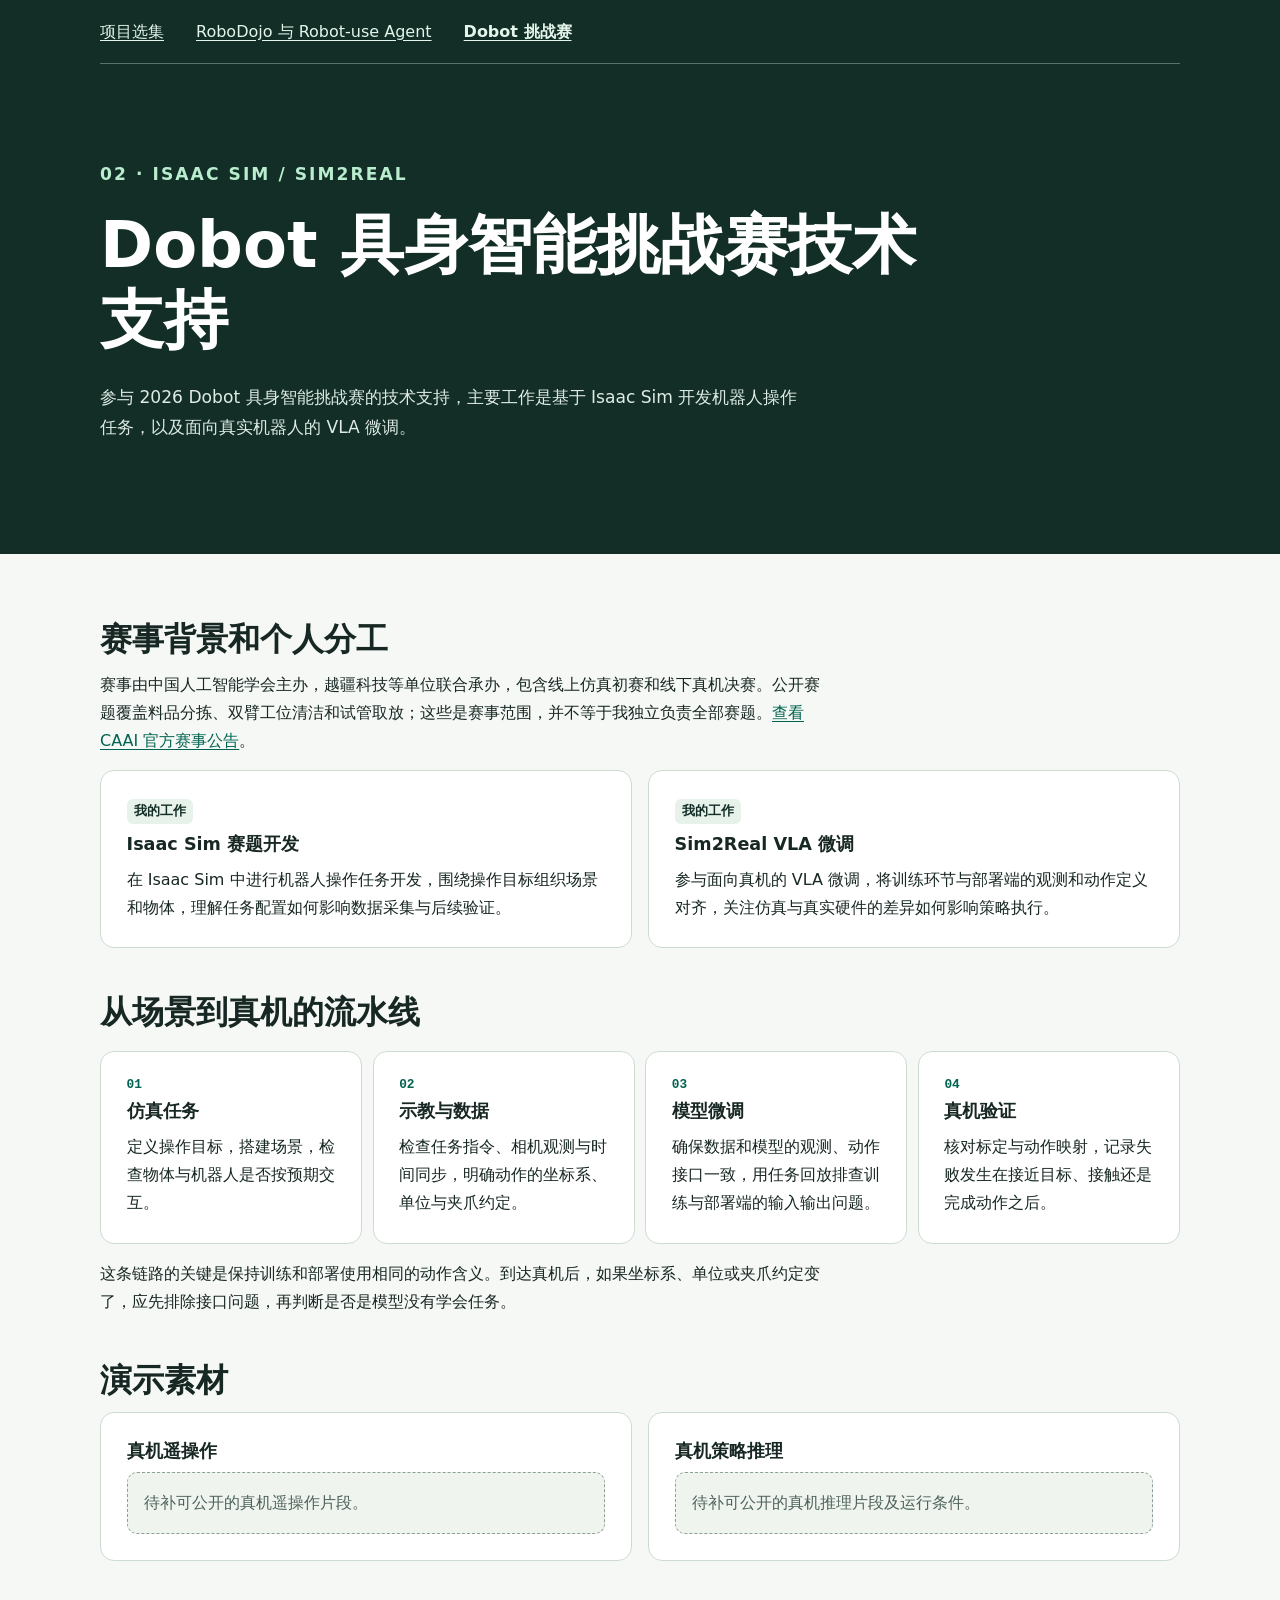
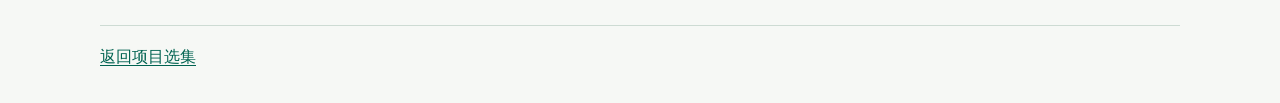
==== dobot-sim2real.html @ 4358876b "Publish robotics portfolio pages" ====
<!doctype html>
<html lang="zh-CN">
<head>
<meta charset="utf-8">
<meta name="viewport" content="width=device-width, initial-scale=1">
<meta name="description" content="2026 Dobot 具身智能挑战赛技术支持：Isaac Sim 赛题开发与 Sim2Real VLA 微调。">
<title>Dobot 具身智能挑战赛技术支持</title>
<link rel="stylesheet" href="style.css">
</head>
<body>
<header><div class="wrap"><nav aria-label="作品导航"><a href="index.html">项目选集</a><a href="robodojo-agent.html">RoboDojo 与 Robot-use Agent</a><a href="dobot-sim2real.html" aria-current="page">Dobot 挑战赛</a></nav><div class="hero"><p class="eyebrow">02 · Isaac Sim / Sim2Real</p><h1>Dobot 具身智能挑战赛技术支持</h1><p>参与 2026 Dobot 具身智能挑战赛的技术支持，主要工作是基于 Isaac Sim 开发机器人操作任务，以及面向真实机器人的 VLA 微调。</p></div></div></header>
<main class="wrap content">
<section aria-labelledby="context"><h2 id="context">赛事背景和个人分工</h2><p class="lede">赛事由中国人工智能学会主办，越疆科技等单位联合承办，包含线上仿真初赛和线下真机决赛。公开赛题覆盖料品分拣、双臂工位清洁和试管取放；这些是赛事范围，并不等于我独立负责全部赛题。<a href="https://www.caai.cn/site/content/5476.html">查看 CAAI 官方赛事公告</a>。</p>
<div class="grid"><div class="panel"><p class="case-label">我的工作</p><h3>Isaac Sim 赛题开发</h3><p>在 Isaac Sim 中进行机器人操作任务开发，围绕操作目标组织场景和物体，理解任务配置如何影响数据采集与后续验证。</p></div><div class="panel"><p class="case-label">我的工作</p><h3>Sim2Real VLA 微调</h3><p>参与面向真机的 VLA 微调，将训练环节与部署端的观测和动作定义对齐，关注仿真与真实硬件的差异如何影响策略执行。</p></div></div></section>
<section aria-labelledby="pipeline"><h2 id="pipeline">从场景到真机的流水线</h2>
<ol class="flow">
<li class="panel"><h3>仿真任务</h3><p>定义操作目标，搭建场景，检查物体与机器人是否按预期交互。</p></li>
<li class="panel"><h3>示教与数据</h3><p>检查任务指令、相机观测与时间同步，明确动作的坐标系、单位与夹爪约定。</p></li>
<li class="panel"><h3>模型微调</h3><p>确保数据和模型的观测、动作接口一致，用任务回放排查训练与部署端的输入输出问题。</p></li>
<li class="panel"><h3>真机验证</h3><p>核对标定与动作映射，记录失败发生在接近目标、接触还是完成动作之后。</p></li>
</ol><p class="lede">这条链路的关键是保持训练和部署使用相同的动作含义。到达真机后，如果坐标系、单位或夹爪约定变了，应先排除接口问题，再判断是否是模型没有学会任务。</p></section>
<section aria-labelledby="demos"><h2 id="demos">演示素材</h2><div class="grid">
<div class="panel"><h3>真机遥操作</h3><div class="media-empty"><p>待补可公开的真机遥操作片段。</p></div></div>
<div class="panel"><h3>真机策略推理</h3><div class="media-empty"><p>待补可公开的真机推理片段及运行条件。</p></div></div>
</div></section>
</main><footer class="wrap foot"><a href="index.html">返回项目选集</a></footer>
</body></html>
---- style.css ----
:root{color-scheme:light;--ink:#172723;--muted:#4e625b;--accent:#006351;--line:#cddbd3;--paper:#f6f8f5;--white:#fff;--deep:#122e26;--mint:#b9edce}*{box-sizing:border-box}body{margin:0;background:var(--paper);color:var(--ink);font:16px/1.75 system-ui,-apple-system,"PingFang SC","Microsoft Yahei",sans-serif}a{color:var(--accent);text-underline-offset:.2em}a:focus-visible{outline:3px solid #ce7f09;outline-offset:4px}a:hover{color:#003b30}.wrap{width:min(1080px,calc(100% - 48px));margin:auto}header{background:var(--deep);color:var(--white)}nav{display:flex;gap:1rem 2rem;align-items:center;flex-wrap:wrap;padding:1rem 0;border-bottom:1px solid #547369}nav a{color:#e4f5eb;padding:.1rem 0}nav a:hover{color:var(--mint)}nav a[aria-current]{font-weight:bold}.hero{padding:clamp(2.8rem,8vw,6rem) 0}.eyebrow{font-size:.78rem;letter-spacing:.12em;text-transform:uppercase;font-weight:800}.hero .eyebrow{color:var(--mint)}h1{font-size:clamp(2rem,5.5vw,4rem);max-width:19ch;line-height:1.17;margin:.28em 0 .4em}h2{font-size:clamp(1.4rem,3vw,2rem);line-height:1.35;margin:0 0 .65rem}h3{font-size:1.1rem;line-height:1.4;margin:0 0 .55rem}p{margin:0 0 .9rem}.hero p{max-width:65ch;color:#deebe5;font-size:1.07rem}.grid{display:grid;gap:1rem;grid-template-columns:repeat(auto-fit,minmax(min(280px,100%),1fr))}.content{padding:clamp(2rem,5vw,4rem) 0}.content section+section{margin-top:2.7rem}.panel{background:var(--white);border:1px solid var(--line);border-radius:14px;padding:clamp(1rem,3vw,1.6rem)}.panel p:last-child{margin-bottom:0}.kicker{color:var(--accent)}.lede{max-width:72ch}.callout{background:#e8f3eb;border-left:4px solid var(--accent);padding:1rem 1.25rem;margin:1rem 0;border-radius:0 10px 10px 0}.flow{display:grid;grid-template-columns:repeat(auto-fit,minmax(min(175px,100%),1fr));gap:.65rem;padding:0;list-style:none;counter-reset:flow}.flow li{counter-increment:flow}.flow li::before{content:counter(flow,decimal-leading-zero);display:block;font:700 .8rem/1.3 ui-monospace,monospace;margin-bottom:.35rem;color:var(--accent)}.case-label{display:inline-block;font-size:.8rem;font-weight:700;background:#e7f2eb;border-radius:6px;padding:.1rem .45rem;color:var(--deep);margin:0 0 .5rem}.media-empty{border:1px dashed #8ca093;border-radius:10px;padding:1rem;color:var(--muted);background:#eff4ef}.media-empty p{margin:0}.metrics{padding-left:1.3rem}.metrics li+li{margin-top:.5rem}.foot{border-top:1px solid var(--line);padding:1.1rem 0 2rem;color:var(--muted)}code{font-size:.93em;overflow-wrap:anywhere}video,img{max-width:100%;display:block;border-radius:10px}.source-list{padding-left:1.2rem}.source-list li+li{margin-top:.35rem}@media(max-width:520px){.wrap{width:calc(100% - 32px)}nav{gap:.55rem 1.2rem}h1{max-width:none}}@media(prefers-reduced-motion:no-preference){html{scroll-behavior:smooth}}
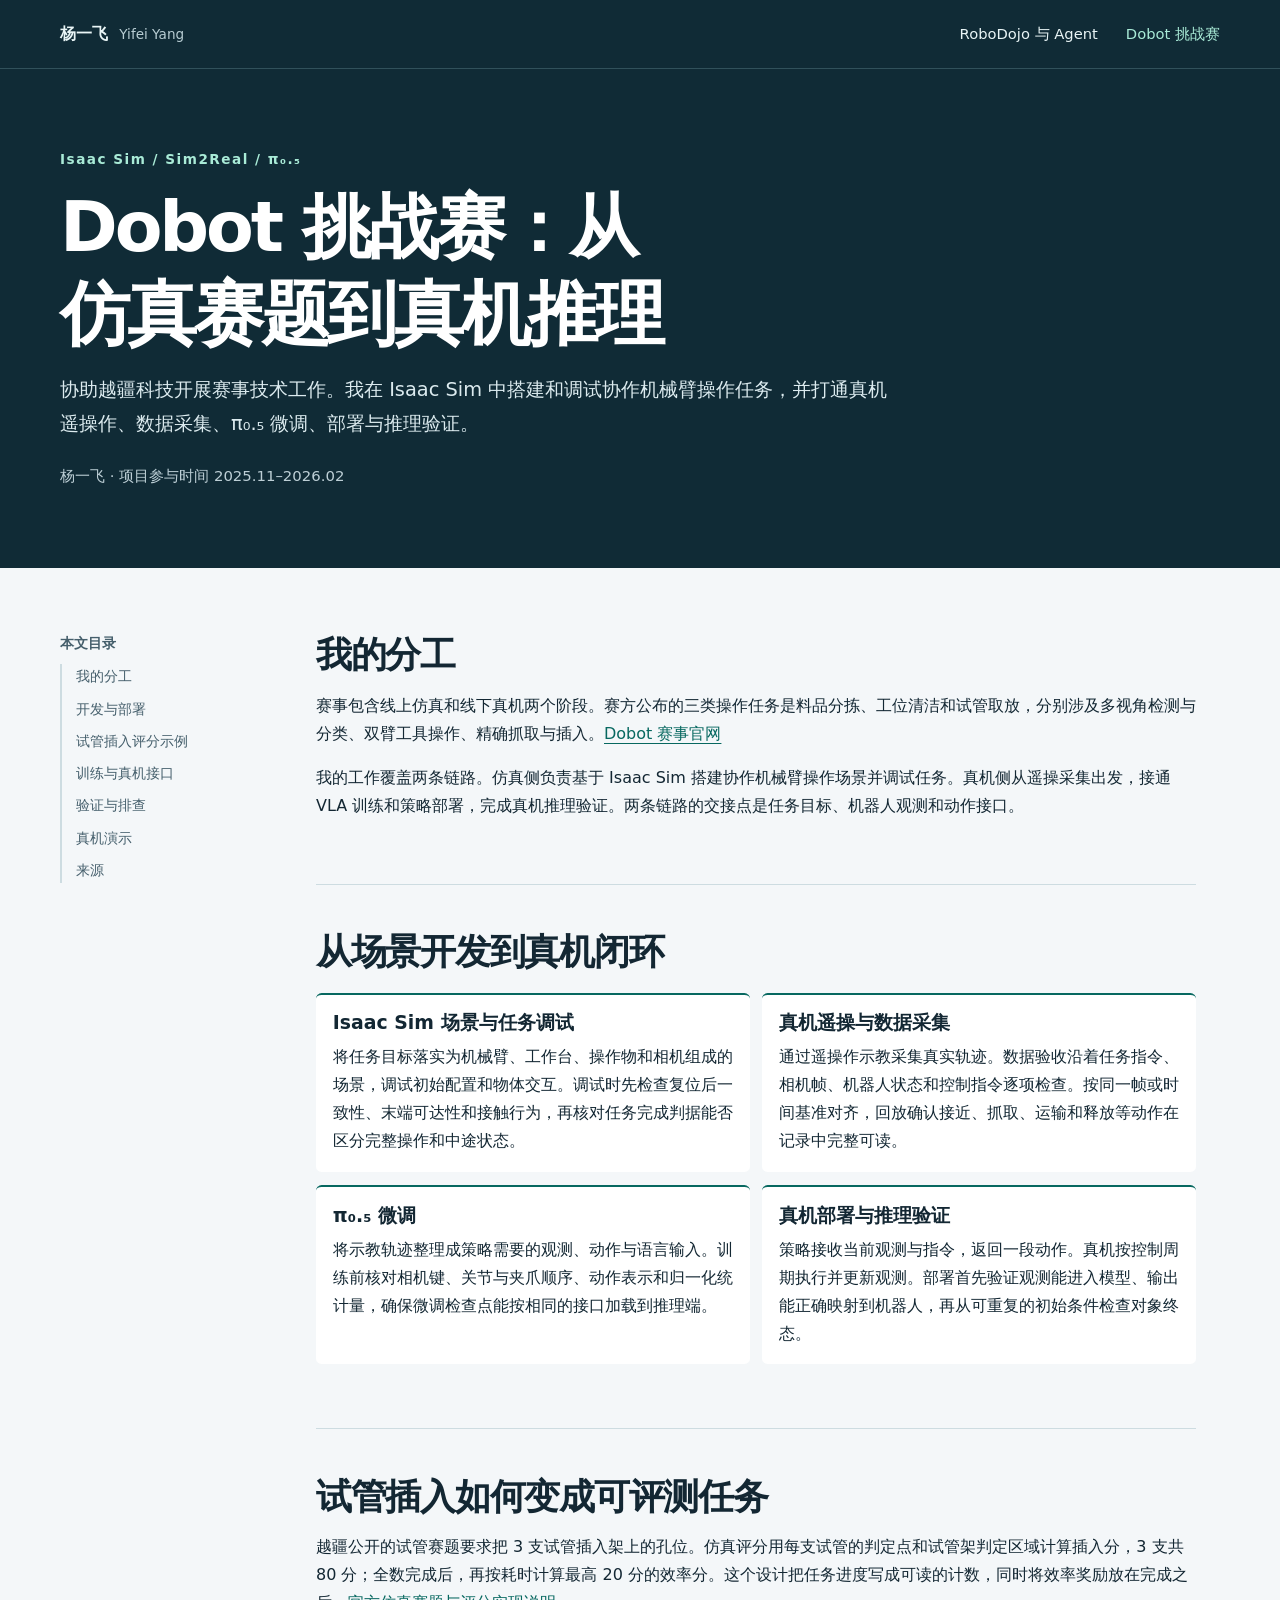
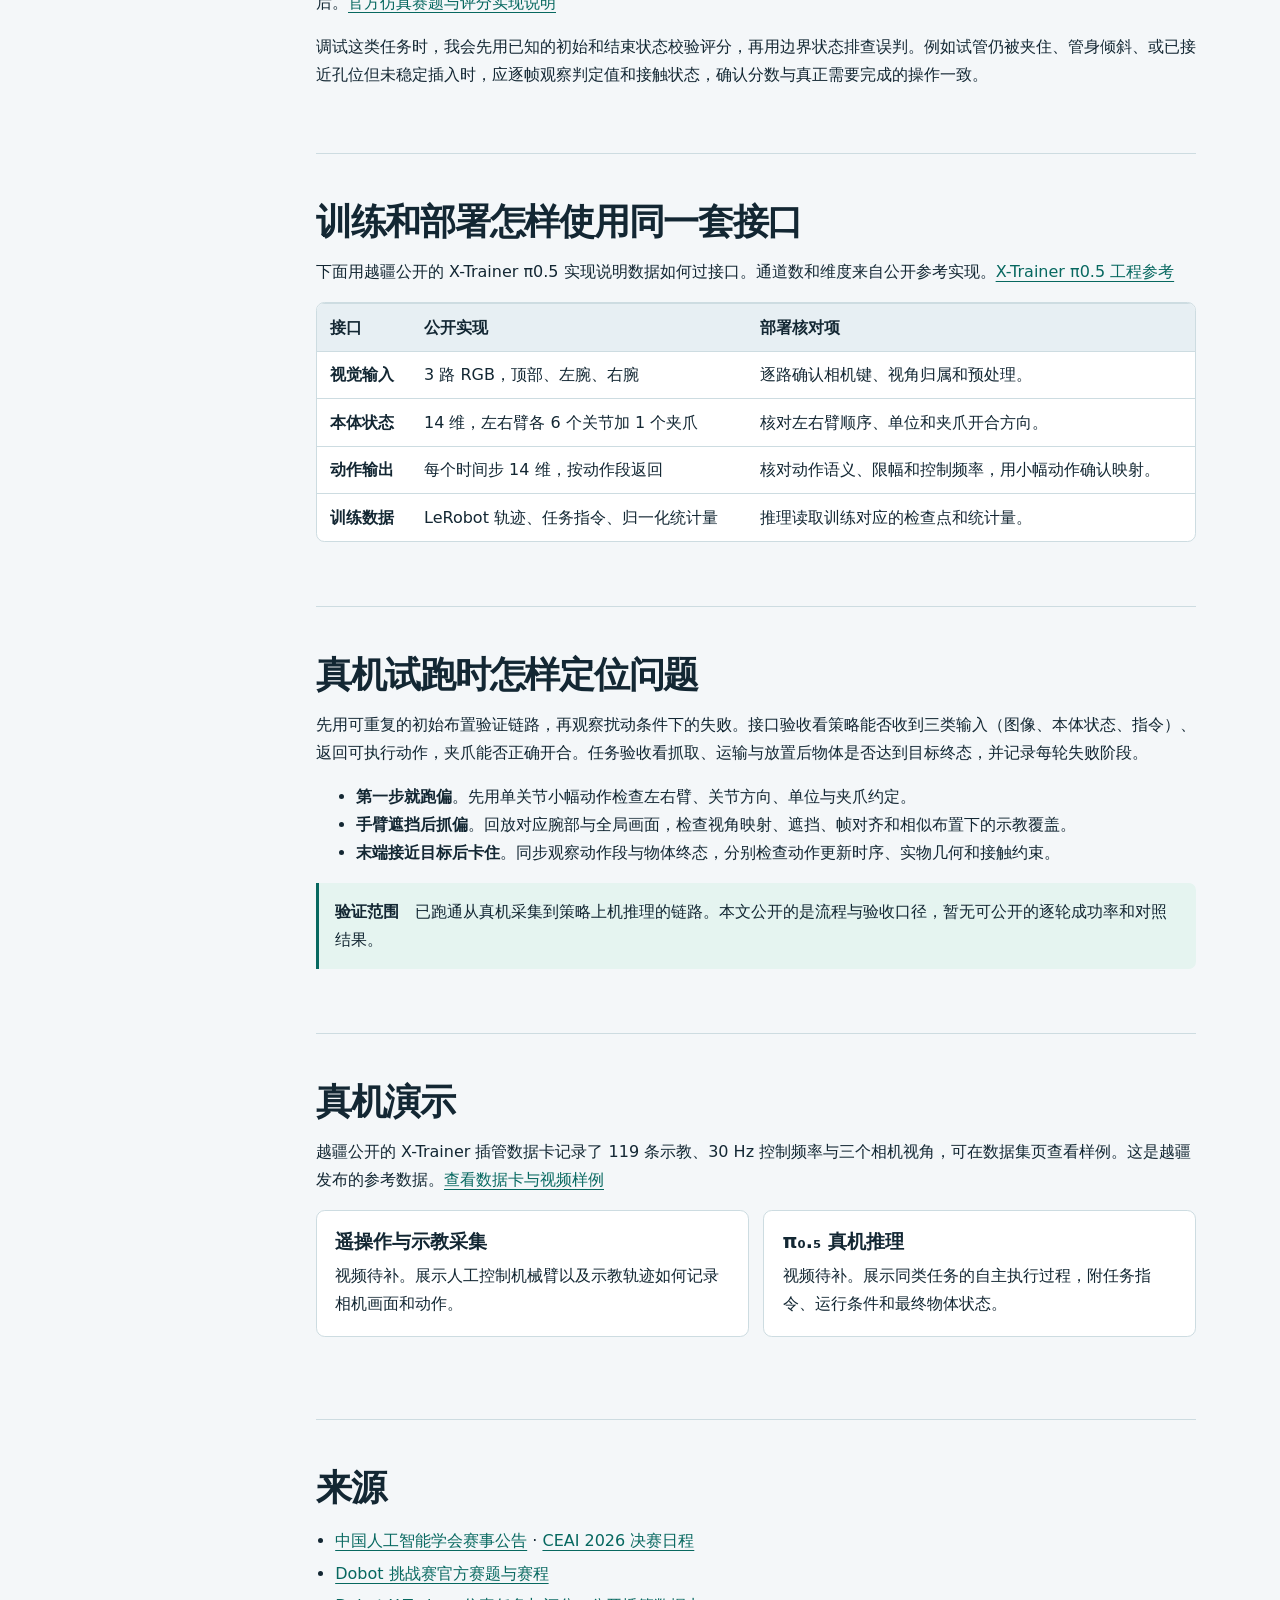
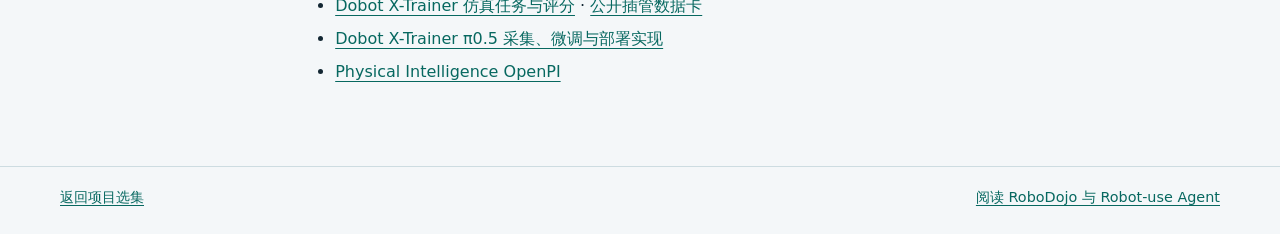
==== commit 17a666ed: "Show robotics experiments, paired recovery results, and Sim2Real workflow" ====
--- a/dobot-sim2real.html
+++ b/dobot-sim2real.html
@@ -1,27 +1,146 @@
 <!doctype html>
 <html lang="zh-CN">
 <head>
-<meta charset="utf-8">
-<meta name="viewport" content="width=device-width, initial-scale=1">
-<meta name="description" content="2026 Dobot 具身智能挑战赛技术支持：Isaac Sim 赛题开发与 Sim2Real VLA 微调。">
-<title>Dobot 具身智能挑战赛技术支持</title>
-<link rel="stylesheet" href="style.css">
+  <meta charset="utf-8">
+  <meta name="viewport" content="width=device-width, initial-scale=1">
+  <meta name="description" content="杨一飞的 Dobot 具身智能挑战赛技术案例，涵盖 Isaac Sim 操作任务开发、真机示教、π0.5 微调与真机闭环推理。">
+  <title>Dobot 挑战赛：从 Isaac Sim 赛题到真机推理 · 杨一飞</title>
+  <link rel="stylesheet" href="style.css">
 </head>
 <body>
-<header><div class="wrap"><nav aria-label="作品导航"><a href="index.html">项目选集</a><a href="robodojo-agent.html">RoboDojo 与 Robot-use Agent</a><a href="dobot-sim2real.html" aria-current="page">Dobot 挑战赛</a></nav><div class="hero"><p class="eyebrow">02 · Isaac Sim / Sim2Real</p><h1>Dobot 具身智能挑战赛技术支持</h1><p>参与 2026 Dobot 具身智能挑战赛的技术支持，主要工作是基于 Isaac Sim 开发机器人操作任务，以及面向真实机器人的 VLA 微调。</p></div></div></header>
-<main class="wrap content">
-<section aria-labelledby="context"><h2 id="context">赛事背景和个人分工</h2><p class="lede">赛事由中国人工智能学会主办，越疆科技等单位联合承办，包含线上仿真初赛和线下真机决赛。公开赛题覆盖料品分拣、双臂工位清洁和试管取放；这些是赛事范围，并不等于我独立负责全部赛题。<a href="https://www.caai.cn/site/content/5476.html">查看 CAAI 官方赛事公告</a>。</p>
-<div class="grid"><div class="panel"><p class="case-label">我的工作</p><h3>Isaac Sim 赛题开发</h3><p>在 Isaac Sim 中进行机器人操作任务开发，围绕操作目标组织场景和物体，理解任务配置如何影响数据采集与后续验证。</p></div><div class="panel"><p class="case-label">我的工作</p><h3>Sim2Real VLA 微调</h3><p>参与面向真机的 VLA 微调，将训练环节与部署端的观测和动作定义对齐，关注仿真与真实硬件的差异如何影响策略执行。</p></div></div></section>
-<section aria-labelledby="pipeline"><h2 id="pipeline">从场景到真机的流水线</h2>
-<ol class="flow">
-<li class="panel"><h3>仿真任务</h3><p>定义操作目标，搭建场景，检查物体与机器人是否按预期交互。</p></li>
-<li class="panel"><h3>示教与数据</h3><p>检查任务指令、相机观测与时间同步，明确动作的坐标系、单位与夹爪约定。</p></li>
-<li class="panel"><h3>模型微调</h3><p>确保数据和模型的观测、动作接口一致，用任务回放排查训练与部署端的输入输出问题。</p></li>
-<li class="panel"><h3>真机验证</h3><p>核对标定与动作映射，记录失败发生在接近目标、接触还是完成动作之后。</p></li>
-</ol><p class="lede">这条链路的关键是保持训练和部署使用相同的动作含义。到达真机后，如果坐标系、单位或夹爪约定变了，应先排除接口问题，再判断是否是模型没有学会任务。</p></section>
-<section aria-labelledby="demos"><h2 id="demos">演示素材</h2><div class="grid">
-<div class="panel"><h3>真机遥操作</h3><div class="media-empty"><p>待补可公开的真机遥操作片段。</p></div></div>
-<div class="panel"><h3>真机策略推理</h3><div class="media-empty"><p>待补可公开的真机推理片段及运行条件。</p></div></div>
-</div></section>
-</main><footer class="wrap foot"><a href="index.html">返回项目选集</a></footer>
-</body></html>
+  <a class="skip-link" href="#main">跳到正文</a>
+  <header class="site-header">
+    <div class="wrap site-nav">
+      <a class="wordmark" href="index.html">杨一飞 <span>Yifei Yang</span></a>
+      <nav aria-label="项目导航">
+        <a href="robodojo-agent.html">RoboDojo 与 Agent</a>
+        <a href="dobot-sim2real.html" aria-current="page">Dobot 挑战赛</a>
+      </nav>
+    </div>
+  </header>
+
+  <main id="main">
+    <div class="hero-band">
+      <section class="wrap article-hero" aria-labelledby="page-title">
+        <p class="eyebrow">Isaac Sim / Sim2Real / π₀.₅</p>
+        <h1 id="page-title">Dobot 挑战赛：从仿真赛题到真机推理</h1>
+        <p class="lede">协助越疆科技开展赛事技术工作。我在 Isaac Sim 中搭建和调试协作机械臂操作任务，并打通真机遥操作、数据采集、π₀.₅ 微调、部署与推理验证。</p>
+        <p class="byline">杨一飞 · 项目参与时间 2025.11–2026.02</p>
+      </section>
+    </div>
+
+    <div class="wrap article-layout">
+      <aside class="article-toc">
+        <p>本文目录</p>
+        <nav aria-label="本文目录">
+          <a href="#role">我的分工</a>
+          <a href="#pipeline">开发与部署</a>
+          <a href="#simulation-case">试管插入评分示例</a>
+          <a href="#interfaces">训练与真机接口</a>
+          <a href="#verification">验证与排查</a>
+          <a href="#videos">真机演示</a>
+          <a href="#references">来源</a>
+        </nav>
+      </aside>
+
+      <div class="article-body">
+        <section id="role" aria-labelledby="role-title">
+          <h2 id="role-title">我的分工</h2>
+          <p>赛事包含线上仿真和线下真机两个阶段。赛方公布的三类操作任务是料品分拣、工位清洁和试管取放，分别涉及多视角检测与分类、双臂工具操作、精确抓取与插入。<a href="https://challenge.dobot-robots.com/">Dobot 赛事官网</a></p>
+          <p>我的工作覆盖两条链路。仿真侧负责基于 Isaac Sim 搭建协作机械臂操作场景并调试任务。真机侧从遥操采集出发，接通 VLA 训练和策略部署，完成真机推理验证。两条链路的交接点是任务目标、机器人观测和动作接口。</p>
+        </section>
+
+        <section id="pipeline" aria-labelledby="pipeline-title">
+          <h2 id="pipeline-title">从场景开发到真机闭环</h2>
+          <ol class="flow">
+            <li>
+              <h3>Isaac Sim 场景与任务调试</h3>
+              <p>将任务目标落实为机械臂、工作台、操作物和相机组成的场景，调试初始配置和物体交互。调试时先检查复位后一致性、末端可达性和接触行为，再核对任务完成判据能否区分完整操作和中途状态。</p>
+            </li>
+            <li>
+              <h3>真机遥操与数据采集</h3>
+              <p>通过遥操作示教采集真实轨迹。数据验收沿着任务指令、相机帧、机器人状态和控制指令逐项检查。按同一帧或时间基准对齐，回放确认接近、抓取、运输和释放等动作在记录中完整可读。</p>
+            </li>
+            <li>
+              <h3>π₀.₅ 微调</h3>
+              <p>将示教轨迹整理成策略需要的观测、动作与语言输入。训练前核对相机键、关节与夹爪顺序、动作表示和归一化统计量，确保微调检查点能按相同的接口加载到推理端。</p>
+            </li>
+            <li>
+              <h3>真机部署与推理验证</h3>
+              <p>策略接收当前观测与指令，返回一段动作。真机按控制周期执行并更新观测。部署首先验证观测能进入模型、输出能正确映射到机器人，再从可重复的初始条件检查对象终态。</p>
+            </li>
+          </ol>
+        </section>
+
+        <section id="simulation-case" aria-labelledby="simulation-case-title">
+          <h2 id="simulation-case-title">试管插入如何变成可评测任务</h2>
+          <p>越疆公开的试管赛题要求把 3 支试管插入架上的孔位。仿真评分用每支试管的判定点和试管架判定区域计算插入分，3 支共 80 分；全数完成后，再按耗时计算最高 20 分的效率分。这个设计把任务进度写成可读的计数，同时将效率奖励放在完成之后。<a href="https://github.com/Dobot-Edu/X-trainer-tube/blob/main/assets/docs/README.md">官方仿真赛题与评分实现说明</a></p>
+          <p>调试这类任务时，我会先用已知的初始和结束状态校验评分，再用边界状态排查误判。例如试管仍被夹住、管身倾斜、或已接近孔位但未稳定插入时，应逐帧观察判定值和接触状态，确认分数与真正需要完成的操作一致。</p>
+        </section>
+
+        <section id="interfaces" aria-labelledby="interfaces-title">
+          <h2 id="interfaces-title">训练和部署怎样使用同一套接口</h2>
+          <p>下面用越疆公开的 X-Trainer π0.5 实现说明数据如何过接口。通道数和维度来自公开参考实现。<a href="https://github.com/Dobot-Edu/X-Trainer-Pi0.5-JAX">X-Trainer π0.5 工程参考</a></p>
+          <div class="table-scroll" tabindex="0" role="region" aria-label="X-Trainer 训练和真机接口对照表">
+            <table>
+              <thead>
+                <tr><th scope="col">接口</th><th scope="col">公开实现</th><th scope="col">部署核对项</th></tr>
+              </thead>
+              <tbody>
+                <tr><th scope="row">视觉输入</th><td>3 路 RGB，顶部、左腕、右腕</td><td>逐路确认相机键、视角归属和预处理。</td></tr>
+                <tr><th scope="row">本体状态</th><td>14 维，左右臂各 6 个关节加 1 个夹爪</td><td>核对左右臂顺序、单位和夹爪开合方向。</td></tr>
+                <tr><th scope="row">动作输出</th><td>每个时间步 14 维，按动作段返回</td><td>核对动作语义、限幅和控制频率，用小幅动作确认映射。</td></tr>
+                <tr><th scope="row">训练数据</th><td>LeRobot 轨迹、任务指令、归一化统计量</td><td>推理读取训练对应的检查点和统计量。</td></tr>
+              </tbody>
+            </table>
+          </div>
+        </section>
+
+        <section id="verification" aria-labelledby="verification-title">
+          <h2 id="verification-title">真机试跑时怎样定位问题</h2>
+          <p>先用可重复的初始布置验证链路，再观察扰动条件下的失败。接口验收看策略能否收到三类输入（图像、本体状态、指令）、返回可执行动作，夹爪能否正确开合。任务验收看抓取、运输与放置后物体是否达到目标终态，并记录每轮失败阶段。</p>
+          <ul>
+            <li><strong>第一步就跑偏</strong>。先用单关节小幅动作检查左右臂、关节方向、单位与夹爪约定。</li>
+            <li><strong>手臂遮挡后抓偏</strong>。回放对应腕部与全局画面，检查视角映射、遮挡、帧对齐和相似布置下的示教覆盖。</li>
+            <li><strong>末端接近目标后卡住</strong>。同步观察动作段与物体终态，分别检查动作更新时序、实物几何和接触约束。</li>
+          </ul>
+          <p class="callout"><strong>验证范围</strong>　已跑通从真机采集到策略上机推理的链路。本文公开的是流程与验收口径，暂无可公开的逐轮成功率和对照结果。</p>
+        </section>
+
+        <section id="videos" aria-labelledby="videos-title">
+          <h2 id="videos-title">真机演示</h2>
+          <p>越疆公开的 X-Trainer 插管数据卡记录了 119 条示教、30 Hz 控制频率与三个相机视角，可在数据集页查看样例。这是越疆发布的参考数据。<a href="https://huggingface.co/datasets/Dobot-Official/X-Trainer-tube">查看数据卡与视频样例</a></p>
+          <div class="media-grid">
+            <article class="panel">
+              <h3>遥操作与示教采集</h3>
+              <p>视频待补。展示人工控制机械臂以及示教轨迹如何记录相机画面和动作。</p>
+            </article>
+            <article class="panel">
+              <h3>π₀.₅ 真机推理</h3>
+              <p>视频待补。展示同类任务的自主执行过程，附任务指令、运行条件和最终物体状态。</p>
+            </article>
+          </div>
+        </section>
+
+        <section id="references" aria-labelledby="references-title">
+          <h2 id="references-title">来源</h2>
+          <ul class="source-list">
+            <li><a href="https://www.caai.cn/site/content/5476.html">中国人工智能学会赛事公告</a> · <a href="https://ceai.caai.cn/">CEAI 2026 决赛日程</a></li>
+            <li><a href="https://challenge.dobot-robots.com/">Dobot 挑战赛官方赛题与赛程</a></li>
+            <li><a href="https://github.com/Dobot-Edu/X-trainer-tube/blob/main/assets/docs/README.md">Dobot X-Trainer 仿真任务与评分</a> · <a href="https://huggingface.co/datasets/Dobot-Official/X-Trainer-tube">公开插管数据卡</a></li>
+            <li><a href="https://github.com/Dobot-Edu/X-Trainer-Pi0.5-JAX">Dobot X-Trainer π0.5 采集、微调与部署实现</a></li>
+            <li><a href="https://github.com/Physical-Intelligence/openpi">Physical Intelligence OpenPI</a></li>
+          </ul>
+        </section>
+      </div>
+    </div>
+  </main>
+
+  <footer class="site-footer">
+    <div class="wrap footer-inner">
+      <a href="index.html">返回项目选集</a>
+      <a href="robodojo-agent.html">阅读 RoboDojo 与 Robot-use Agent</a>
+    </div>
+  </footer>
+</body>
+</html>
--- a/style.css
+++ b/style.css
@@ -1 +1,154 @@
-:root{color-scheme:light;--ink:#172723;--muted:#4e625b;--accent:#006351;--line:#cddbd3;--paper:#f6f8f5;--white:#fff;--deep:#122e26;--mint:#b9edce}*{box-sizing:border-box}body{margin:0;background:var(--paper);color:var(--ink);font:16px/1.75 system-ui,-apple-system,"PingFang SC","Microsoft Yahei",sans-serif}a{color:var(--accent);text-underline-offset:.2em}a:focus-visible{outline:3px solid #ce7f09;outline-offset:4px}a:hover{color:#003b30}.wrap{width:min(1080px,calc(100% - 48px));margin:auto}header{background:var(--deep);color:var(--white)}nav{display:flex;gap:1rem 2rem;align-items:center;flex-wrap:wrap;padding:1rem 0;border-bottom:1px solid #547369}nav a{color:#e4f5eb;padding:.1rem 0}nav a:hover{color:var(--mint)}nav a[aria-current]{font-weight:bold}.hero{padding:clamp(2.8rem,8vw,6rem) 0}.eyebrow{font-size:.78rem;letter-spacing:.12em;text-transform:uppercase;font-weight:800}.hero .eyebrow{color:var(--mint)}h1{font-size:clamp(2rem,5.5vw,4rem);max-width:19ch;line-height:1.17;margin:.28em 0 .4em}h2{font-size:clamp(1.4rem,3vw,2rem);line-height:1.35;margin:0 0 .65rem}h3{font-size:1.1rem;line-height:1.4;margin:0 0 .55rem}p{margin:0 0 .9rem}.hero p{max-width:65ch;color:#deebe5;font-size:1.07rem}.grid{display:grid;gap:1rem;grid-template-columns:repeat(auto-fit,minmax(min(280px,100%),1fr))}.content{padding:clamp(2rem,5vw,4rem) 0}.content section+section{margin-top:2.7rem}.panel{background:var(--white);border:1px solid var(--line);border-radius:14px;padding:clamp(1rem,3vw,1.6rem)}.panel p:last-child{margin-bottom:0}.kicker{color:var(--accent)}.lede{max-width:72ch}.callout{background:#e8f3eb;border-left:4px solid var(--accent);padding:1rem 1.25rem;margin:1rem 0;border-radius:0 10px 10px 0}.flow{display:grid;grid-template-columns:repeat(auto-fit,minmax(min(175px,100%),1fr));gap:.65rem;padding:0;list-style:none;counter-reset:flow}.flow li{counter-increment:flow}.flow li::before{content:counter(flow,decimal-leading-zero);display:block;font:700 .8rem/1.3 ui-monospace,monospace;margin-bottom:.35rem;color:var(--accent)}.case-label{display:inline-block;font-size:.8rem;font-weight:700;background:#e7f2eb;border-radius:6px;padding:.1rem .45rem;color:var(--deep);margin:0 0 .5rem}.media-empty{border:1px dashed #8ca093;border-radius:10px;padding:1rem;color:var(--muted);background:#eff4ef}.media-empty p{margin:0}.metrics{padding-left:1.3rem}.metrics li+li{margin-top:.5rem}.foot{border-top:1px solid var(--line);padding:1.1rem 0 2rem;color:var(--muted)}code{font-size:.93em;overflow-wrap:anywhere}video,img{max-width:100%;display:block;border-radius:10px}.source-list{padding-left:1.2rem}.source-list li+li{margin-top:.35rem}@media(max-width:520px){.wrap{width:calc(100% - 32px)}nav{gap:.55rem 1.2rem}h1{max-width:none}}@media(prefers-reduced-motion:no-preference){html{scroll-behavior:smooth}}
+:root {
+  color-scheme: light;
+  --page: #f4f7f9;
+  --white: #fff;
+  --ink: #132733;
+  --muted: #455f6c;
+  --deep: #102b36;
+  --deep-raised: #163944;
+  --accent: #076860;
+  --mint: #a9ebd7;
+  --pale: #e5f4f0;
+  --line: #cddce1;
+  --tracked: .11em;
+}
+
+* { box-sizing: border-box; }
+body {
+  margin: 0;
+  color: var(--ink);
+  background: var(--page);
+  font: 1rem/1.75 Inter, system-ui, -apple-system, "PingFang SC", "Microsoft YaHei", "Noto Sans CJK SC", sans-serif;
+}
+a { color: var(--accent); text-underline-offset: .22em; }
+a:hover { color: #014943; }
+:focus-visible { outline: 3px solid #c16f14; outline-offset: 4px; }
+p { margin: 0 0 1em; }
+h1, h2, h3 { line-height: 1.25; margin: 0; text-wrap: balance; }
+h1 { font-size: clamp(2rem, 5.8vw, 4.35rem); letter-spacing: -.045em; }
+h2 { font-size: clamp(1.5rem, 3vw, 2.28rem); letter-spacing: -.035em; }
+h3 { font-size: 1.18rem; }
+img, video { display: block; max-width: 100%; height: auto; }
+figure { margin: 0; min-width: 0; }
+figcaption { margin-top: .65rem; color: var(--muted); font-size: .88rem; line-height: 1.55; }
+code { font-size: .9em; overflow-wrap: anywhere; }
+.wrap { width: min(1160px, calc(100% - 3rem)); margin-inline: auto; }
+.skip-link { position: absolute; inset: 8px auto auto 8px; z-index: 5; padding: .5em 1em; background: var(--white); transform: translateY(-200%); }
+.skip-link:focus { transform: none; }
+
+.site-header { border-bottom: 1px solid #31515b; background: var(--deep); color: var(--white); }
+.site-nav { display: flex; align-items: center; justify-content: space-between; gap: .4rem 1.25rem; min-height: 4.25rem; padding-block: .55rem; }
+.site-nav a { color: #e9f5f6; text-decoration: none; }
+.site-nav a:hover, .site-nav nav [aria-current] { color: var(--mint); }
+.site-nav nav { display: flex; flex-wrap: wrap; gap: .25rem clamp(.75rem, 3vw, 1.75rem); align-items: center; font-size: .92rem; }
+.wordmark { font-size: 1.02rem; font-weight: 760; white-space: nowrap; }
+.wordmark span { padding-left: .35rem; color: #b8cdd3; font-size: .85rem; font-weight: 500; }
+.eyebrow { margin-bottom: .72rem; color: var(--accent); font-size: .85rem; font-weight: 780; letter-spacing: var(--tracked); }
+.lede { max-width: 43em; font-size: clamp(1.03rem, 2.1vw, 1.21rem); }
+.byline { color: #bdcfd6; font-size: .93rem; margin: 1.4rem 0 0; }
+
+.home-main { padding: clamp(2.8rem, 7vw, 5.5rem) 0 clamp(2.8rem, 7vw, 5rem); }
+.home-intro { margin-bottom: clamp(1.7rem, 4vw, 3rem); }
+.home-intro .lede { color: var(--muted); margin: .85rem 0 0; }
+.feature {
+  display: grid;
+  grid-template-columns: 1fr .95fr;
+  gap: clamp(1.4rem, 4vw, 3rem);
+  align-items: center;
+  padding: clamp(1.15rem, 4.5vw, 3rem);
+  background: var(--deep);
+  color: #e4eef1;
+  border: 1px solid var(--deep);
+  border-radius: 1rem;
+}
+.feature + .feature { margin-top: 1.15rem; }
+.feature h2 { margin: 0 0 .7rem; }
+.feature h2 a { color: var(--white); text-decoration: none; }
+.feature h2 a:hover { text-decoration: underline; }
+.feature .eyebrow, .feature-result strong { color: var(--mint); }
+.feature-figure img { width: 100%; border: 1px solid #48636c; border-radius: .55rem; background-color: var(--deep-raised); }
+.feature-figure figcaption { color: #bfdae0; }
+.feature-result { display: grid; gap: .15rem; margin: 1.2rem 0 1.4rem; padding-left: 1rem; border-left: 2px solid var(--mint); }
+.feature-result strong { font-size: clamp(1.55rem, 3.7vw, 2.7rem); line-height: 1.2; font-variant-numeric: tabular-nums; }
+.feature-result span { font-size: .9rem; }
+.button-link { display: inline-block; padding: .55rem .9rem; border-radius: .42rem; background: var(--mint); color: var(--deep); font-size: .94rem; font-weight: 750; text-decoration: none; }
+.button-link:hover { background: #d2f9ec; color: var(--deep); }
+.feature-secondary { background: var(--white); color: var(--ink); border-color: var(--line); }
+.feature-secondary h2 a { color: var(--ink); }
+.feature-secondary .eyebrow { color: var(--accent); }
+.feature-secondary .button-link { color: var(--accent); background: var(--pale); }
+.feature-secondary .button-link:hover { background: #d6efe7; }
+.feature-flow { list-style: none; padding: 0; margin: 0; border: 1px solid var(--line); border-radius: .55rem; background: var(--page); overflow: hidden; }
+.feature-flow li { display: grid; grid-template-columns: minmax(7rem, .7fr) 1fr; gap: .45rem; align-items: baseline; padding: .7rem 1rem; }
+.feature-flow li + li { border-top: 1px solid var(--line); }
+.feature-flow span { color: var(--accent); font-size: .88rem; }
+
+.hero-band { background: var(--deep); color: var(--white); }
+.article-hero { padding-block: clamp(2.4rem, 6.2vw, 5.2rem); }
+.article-hero h1 { max-width: 19em; }
+.article-hero .eyebrow { color: var(--mint); }
+.article-hero .lede { color: #dcebef; margin: .95rem 0 0; }
+.article-layout { display: grid; grid-template-columns: 12rem minmax(0, 1fr); gap: clamp(1.6rem, 5vw, 4.5rem); padding-block: clamp(1.8rem, 5.8vw, 4rem); }
+.article-toc { position: sticky; top: 1.5rem; align-self: start; }
+.article-toc nav { display: grid; gap: .44rem; border-left: 2px solid var(--line); padding-left: .85rem; }
+.article-toc p { color: var(--muted); font-size: .85rem; font-weight: 760; margin: 0 0 .52rem; }
+.article-toc a { color: var(--muted); font-size: .9rem; text-decoration: none; }
+.article-toc a:hover { color: var(--accent); text-decoration: underline; }
+.article-body { min-width: 0; max-width: 880px; }
+.article-body > section { scroll-margin-top: 1.25rem; }
+.article-body > section + section { margin-top: clamp(2.25rem, 6vw, 4rem); padding-top: clamp(1.75rem, 4vw, 2.8rem); border-top: 1px solid var(--line); }
+.article-body h2 { margin-bottom: .85rem; }
+.article-body h3 { margin-bottom: .52rem; }
+.article-body article, .article-body figure, .article-body .table-scroll { margin-bottom: 1.15rem; }
+.article-body figure video { width: 100%; border-radius: .6rem; background: var(--deep); }
+.media-grid figure video { aspect-ratio: 16 / 9; object-fit: contain; }
+.article-body figure img { border: 1px solid var(--line); border-radius: .6rem; }
+.article-body p:last-child { margin-bottom: 0; }
+.grid, .media-grid { display: grid; grid-template-columns: repeat(2, minmax(0, 1fr)); gap: .9rem; margin-block: 1rem; }
+.panel { padding: 1.15rem; border: 1px solid var(--line); background: var(--white); border-radius: .55rem; min-width: 0; }
+.panel p:last-child { margin-bottom: 0; }
+.callout { margin: 1rem 0; padding: .95rem 1rem; border-left: 3px solid var(--accent); background: var(--pale); border-radius: 0 .45rem .45rem 0; }
+.callout p:last-child, .callout ul:last-child { margin-bottom: 0; }
+.flow { display: grid; grid-template-columns: repeat(2, minmax(0, 1fr)); gap: .8rem; padding: 0; margin: 1.1rem 0; list-style: none; }
+.flow > li { padding: 1.05rem; border-top: 2px solid var(--accent); background: var(--white); border-radius: .35rem; }
+.flow p, .media-grid p { margin-bottom: .6rem; }
+.flow p:last-child, .media-grid p:last-child { margin-bottom: 0; }
+.source-list { padding-left: 1.2em; }
+.source-list li + li { margin-top: .3em; }
+
+.table-scroll { overflow-x: auto; border: 1px solid var(--line); border-radius: .52rem; background: var(--white); }
+table { border-collapse: collapse; width: 100%; font-variant-numeric: tabular-nums; }
+caption { padding: .65rem .8rem; color: var(--muted); text-align: left; font-size: .88rem; }
+td, th { padding: .58rem .8rem; text-align: left; border-top: 1px solid var(--line); vertical-align: top; }
+thead { background: #e7eff3; }
+tfoot, .highlight-row { background: var(--pale); }
+.number { white-space: nowrap; }
+.note { color: var(--muted); font-size: .9rem; }
+.result-split { display: grid; grid-template-columns: 1fr 1fr; gap: .8rem; margin: 1.25rem 0; }
+.result-split div { padding: .8rem 1rem; background: var(--white); border: 1px solid var(--line); border-radius: .55rem; }
+.result-split div + div { background: var(--pale); }
+.result-split strong { display: block; font-size: clamp(1.45rem, 4vw, 2.25rem); color: var(--accent); font-variant-numeric: tabular-nums; }
+.result-split span { color: var(--muted); font-size: .91rem; }
+.steps { margin: .85rem 0; padding-left: 1.3rem; }
+.steps li + li { margin-top: .55rem; }
+.next-project { margin-top: 2rem; padding-top: 1.1rem; border-top: 1px solid var(--line); }
+.site-footer { border-top: 1px solid var(--line); }
+.footer-inner { display: flex; flex-wrap: wrap; justify-content: space-between; gap: .5rem 1rem; padding-block: 1.1rem 1.5rem; color: var(--muted); font-size: .9rem; }
+
+@media (max-width: 850px) {
+  .article-layout { display: block; }
+  .article-toc { position: static; margin-bottom: 2rem; }
+  .article-toc nav { display: flex; flex-wrap: wrap; gap: .35rem 1rem; }
+}
+@media (max-width: 720px) {
+  .feature { grid-template-columns: 1fr; }
+  .feature-figure { max-width: 35rem; }
+}
+@media (max-width: 530px) {
+  .wrap { width: calc(100% - 2rem); }
+  .site-nav { align-items: flex-start; flex-direction: column; }
+  .grid, .media-grid, .flow { grid-template-columns: 1fr; }
+  td, th { padding: .5rem .58rem; }
+  .result-split { gap: .5rem; }
+  .result-split div { padding: .58rem .65rem; }
+}
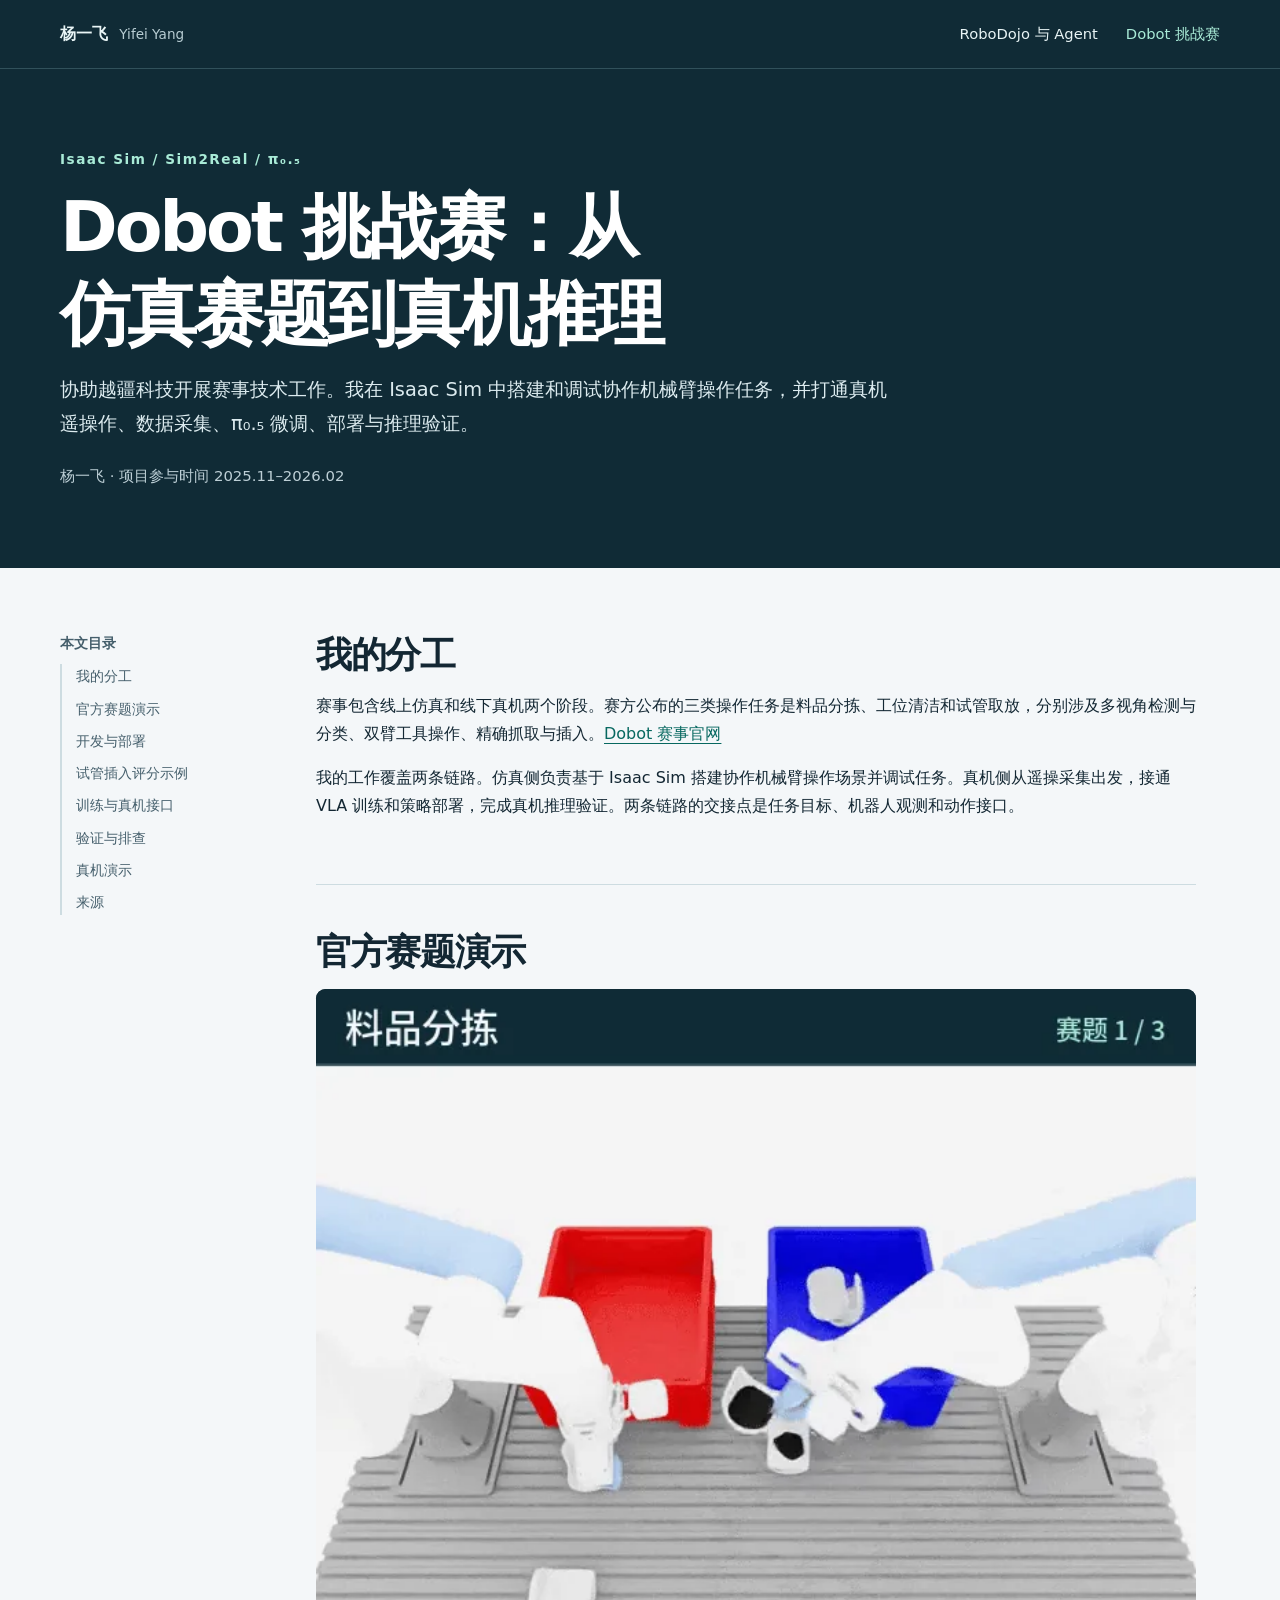
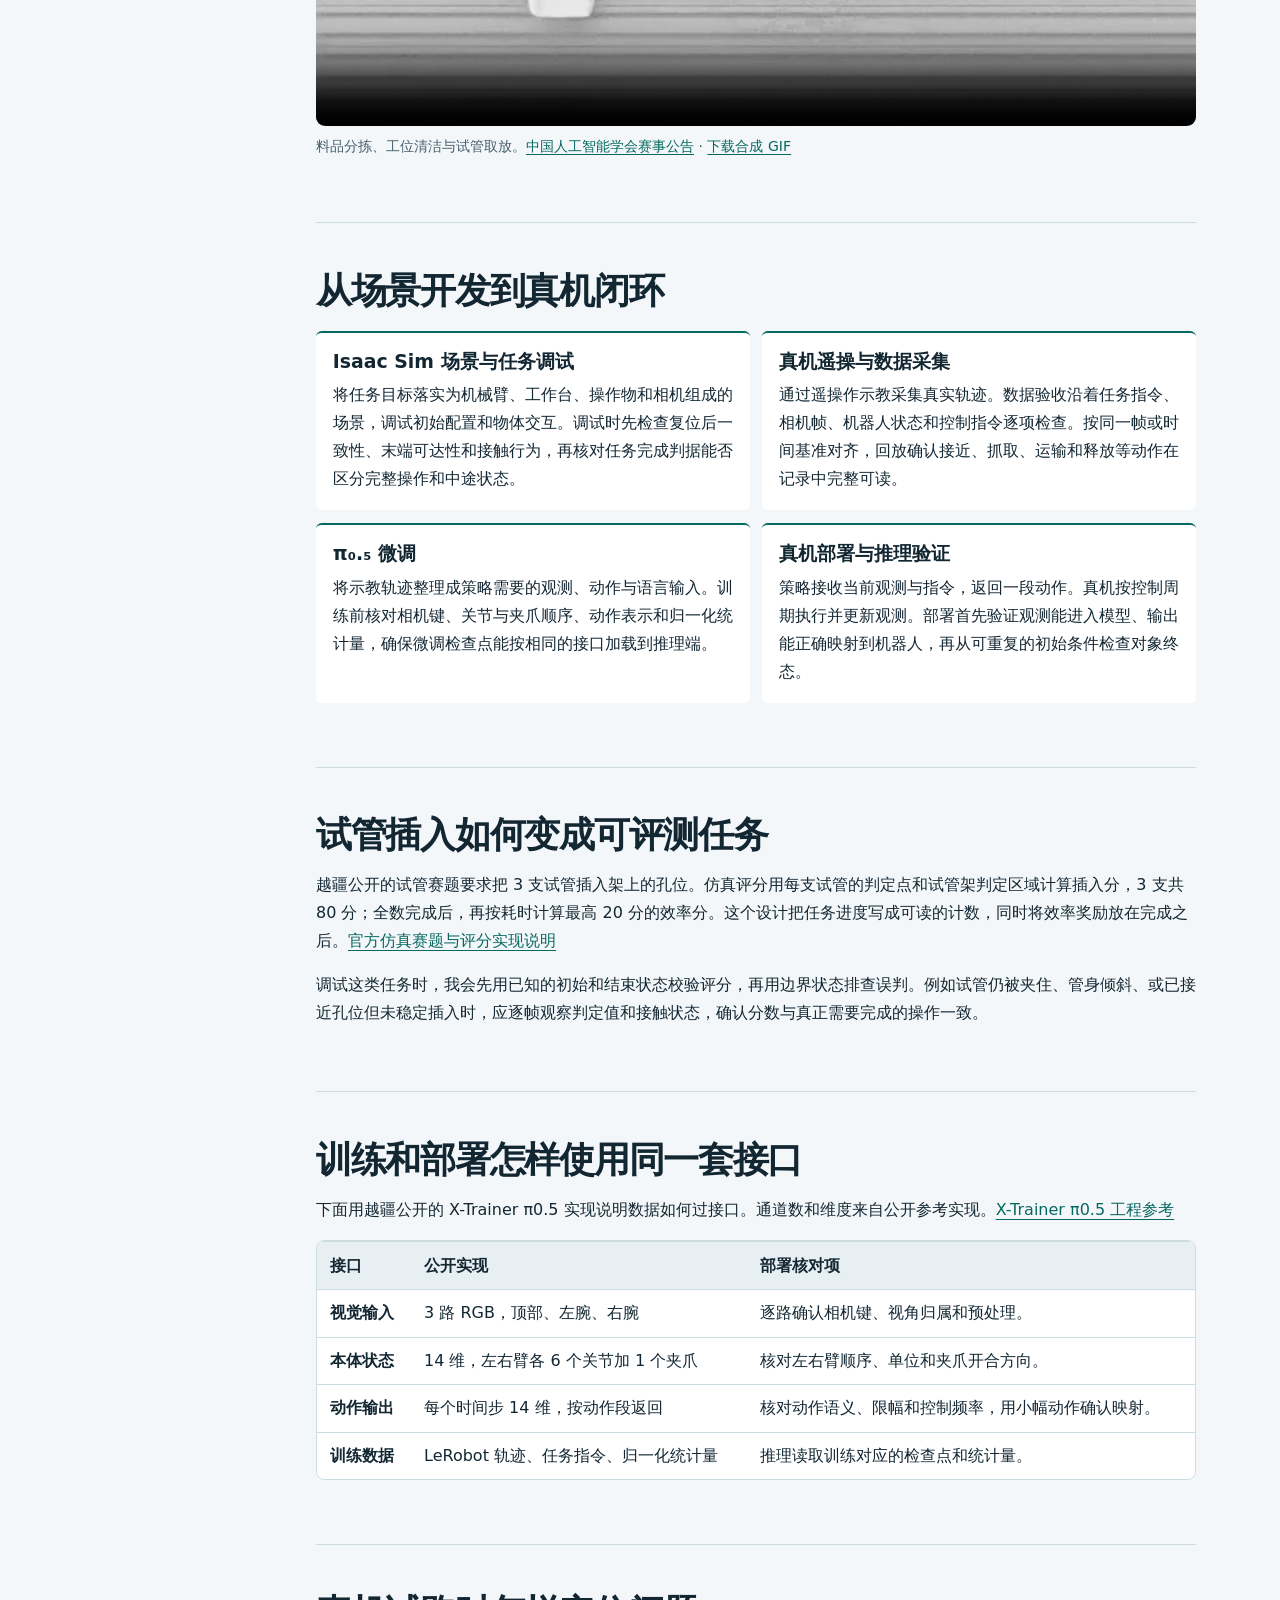
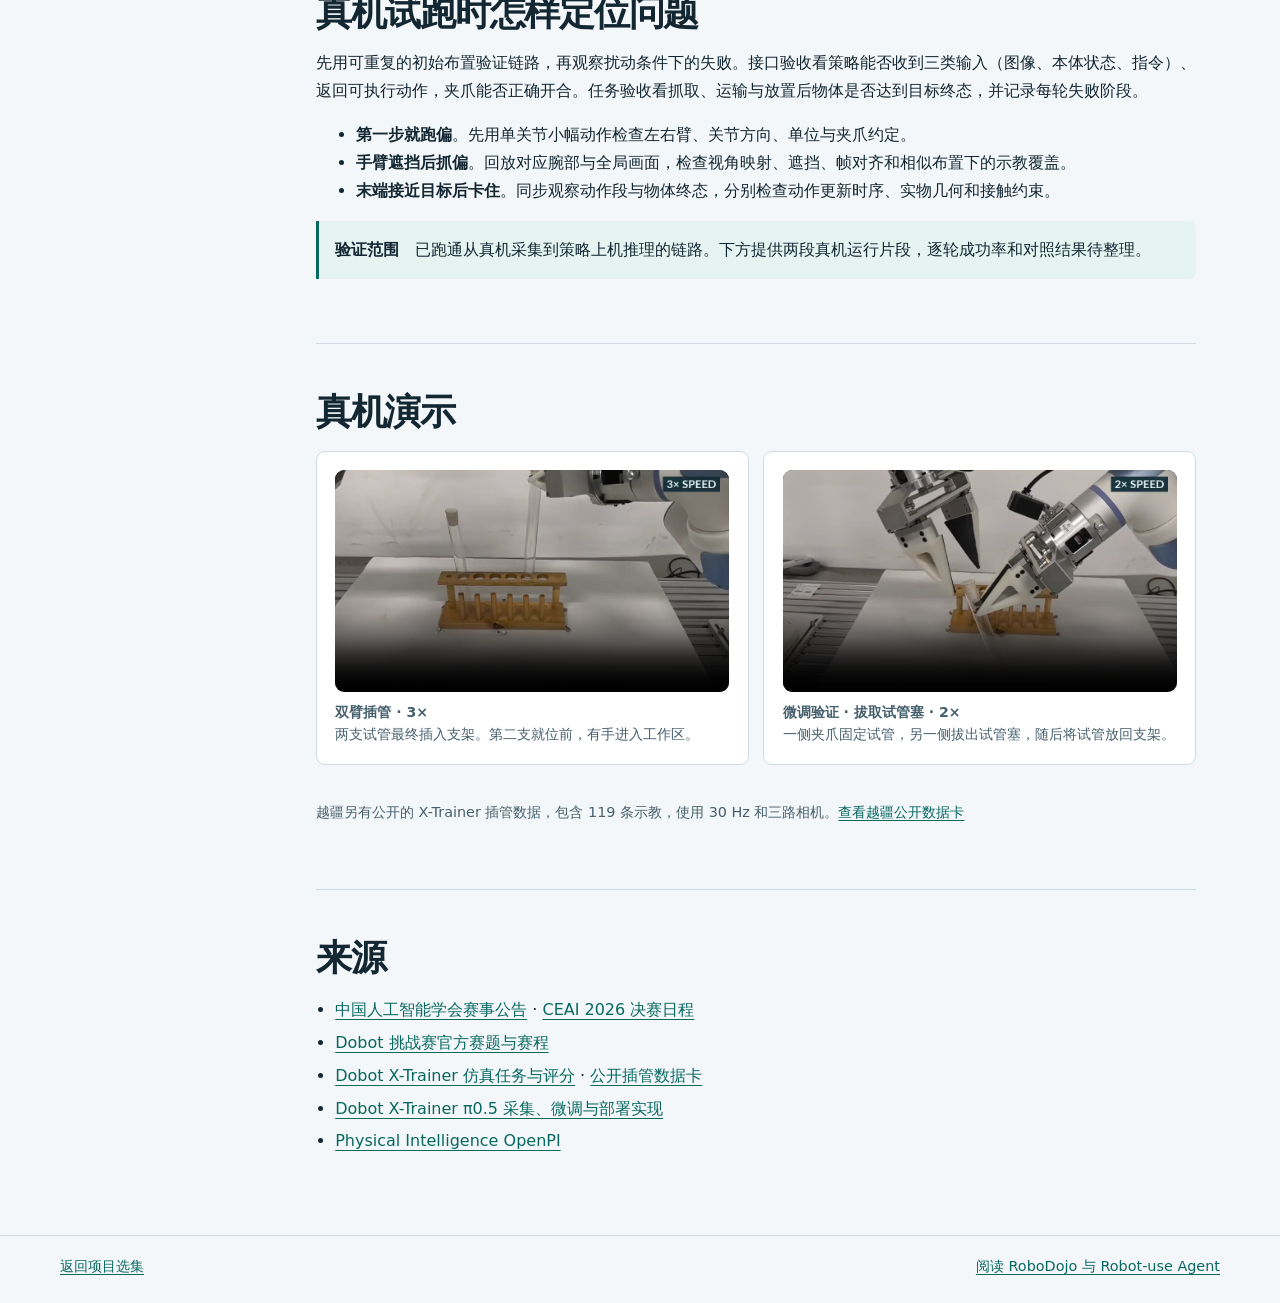
==== commit 95069299: "Add official Dobot task montage and labeled hardware demos" ====
--- a/dobot-sim2real.html
+++ b/dobot-sim2real.html
@@ -34,6 +34,7 @@
         <p>本文目录</p>
         <nav aria-label="本文目录">
           <a href="#role">我的分工</a>
+          <a href="#competition-demo">官方赛题演示</a>
           <a href="#pipeline">开发与部署</a>
           <a href="#simulation-case">试管插入评分示例</a>
           <a href="#interfaces">训练与真机接口</a>
@@ -48,6 +49,17 @@
           <h2 id="role-title">我的分工</h2>
           <p>赛事包含线上仿真和线下真机两个阶段。赛方公布的三类操作任务是料品分拣、工位清洁和试管取放，分别涉及多视角检测与分类、双臂工具操作、精确抓取与插入。<a href="https://challenge.dobot-robots.com/">Dobot 赛事官网</a></p>
           <p>我的工作覆盖两条链路。仿真侧负责基于 Isaac Sim 搭建协作机械臂操作场景并调试任务。真机侧从遥操采集出发，接通 VLA 训练和策略部署，完成真机推理验证。两条链路的交接点是任务目标、机器人观测和动作接口。</p>
+        </section>
+
+        <section id="competition-demo" aria-labelledby="competition-demo-title">
+          <h2 id="competition-demo-title">官方赛题演示</h2>
+          <figure>
+            <video controls playsinline preload="none" width="640" height="536" poster="assets/dobot/competition-tasks.webp" aria-label="Dobot 挑战赛的料品分拣、工位清洁和试管取放演示">
+              <source src="assets/dobot/competition-tasks.mp4" type="video/mp4">
+              <a href="assets/dobot/competition-tasks.gif">查看合成 GIF</a>
+            </video>
+            <figcaption>料品分拣、工位清洁与试管取放。<a href="https://www.caai.cn/site/content/5476.html">中国人工智能学会赛事公告</a> · <a href="assets/dobot/competition-tasks.gif" download>下载合成 GIF</a></figcaption>
+          </figure>
         </section>
 
         <section id="pipeline" aria-labelledby="pipeline-title">
@@ -104,22 +116,28 @@
             <li><strong>手臂遮挡后抓偏</strong>。回放对应腕部与全局画面，检查视角映射、遮挡、帧对齐和相似布置下的示教覆盖。</li>
             <li><strong>末端接近目标后卡住</strong>。同步观察动作段与物体终态，分别检查动作更新时序、实物几何和接触约束。</li>
           </ul>
-          <p class="callout"><strong>验证范围</strong>　已跑通从真机采集到策略上机推理的链路。本文公开的是流程与验收口径，暂无可公开的逐轮成功率和对照结果。</p>
+          <p class="callout"><strong>验证范围</strong>　已跑通从真机采集到策略上机推理的链路。下方提供两段真机运行片段，逐轮成功率和对照结果待整理。</p>
         </section>
 
         <section id="videos" aria-labelledby="videos-title">
           <h2 id="videos-title">真机演示</h2>
-          <p>越疆公开的 X-Trainer 插管数据卡记录了 119 条示教、30 Hz 控制频率与三个相机视角，可在数据集页查看样例。这是越疆发布的参考数据。<a href="https://huggingface.co/datasets/Dobot-Official/X-Trainer-tube">查看数据卡与视频样例</a></p>
           <div class="media-grid">
-            <article class="panel">
-              <h3>遥操作与示教采集</h3>
-              <p>视频待补。展示人工控制机械臂以及示教轨迹如何记录相机画面和动作。</p>
-            </article>
-            <article class="panel">
-              <h3>π₀.₅ 真机推理</h3>
-              <p>视频待补。展示同类任务的自主执行过程，附任务指令、运行条件和最终物体状态。</p>
-            </article>
+            <figure class="panel">
+              <video controls playsinline preload="none" width="960" height="540" poster="assets/dobot/insert-tube-3x.webp" aria-label="真机双臂插管演示，3 倍速">
+                <source src="assets/dobot/insert-tube-3x.mp4" type="video/mp4">
+                <a href="assets/dobot/insert-tube-3x.mp4">打开双臂插管视频</a>
+              </video>
+              <figcaption><strong>双臂插管 · 3×</strong><br>两支试管最终插入支架。第二支就位前，有手进入工作区。</figcaption>
+            </figure>
+            <figure class="panel">
+              <video controls playsinline preload="none" width="960" height="540" poster="assets/dobot/pull-tube-plug-finetune-2x.webp" aria-label="真机拔取试管塞演示，2 倍速">
+                <source src="assets/dobot/pull-tube-plug-finetune-2x.mp4" type="video/mp4">
+                <a href="assets/dobot/pull-tube-plug-finetune-2x.mp4">打开拔取试管塞视频</a>
+              </video>
+              <figcaption><strong>微调验证 · 拔取试管塞 · 2×</strong><br>一侧夹爪固定试管，另一侧拔出试管塞，随后将试管放回支架。</figcaption>
+            </figure>
           </div>
+          <p class="note">越疆另有公开的 X-Trainer 插管数据，包含 119 条示教，使用 30 Hz 和三路相机。<a href="https://huggingface.co/datasets/Dobot-Official/X-Trainer-tube">查看越疆公开数据卡</a></p>
         </section>
 
         <section id="references" aria-labelledby="references-title">
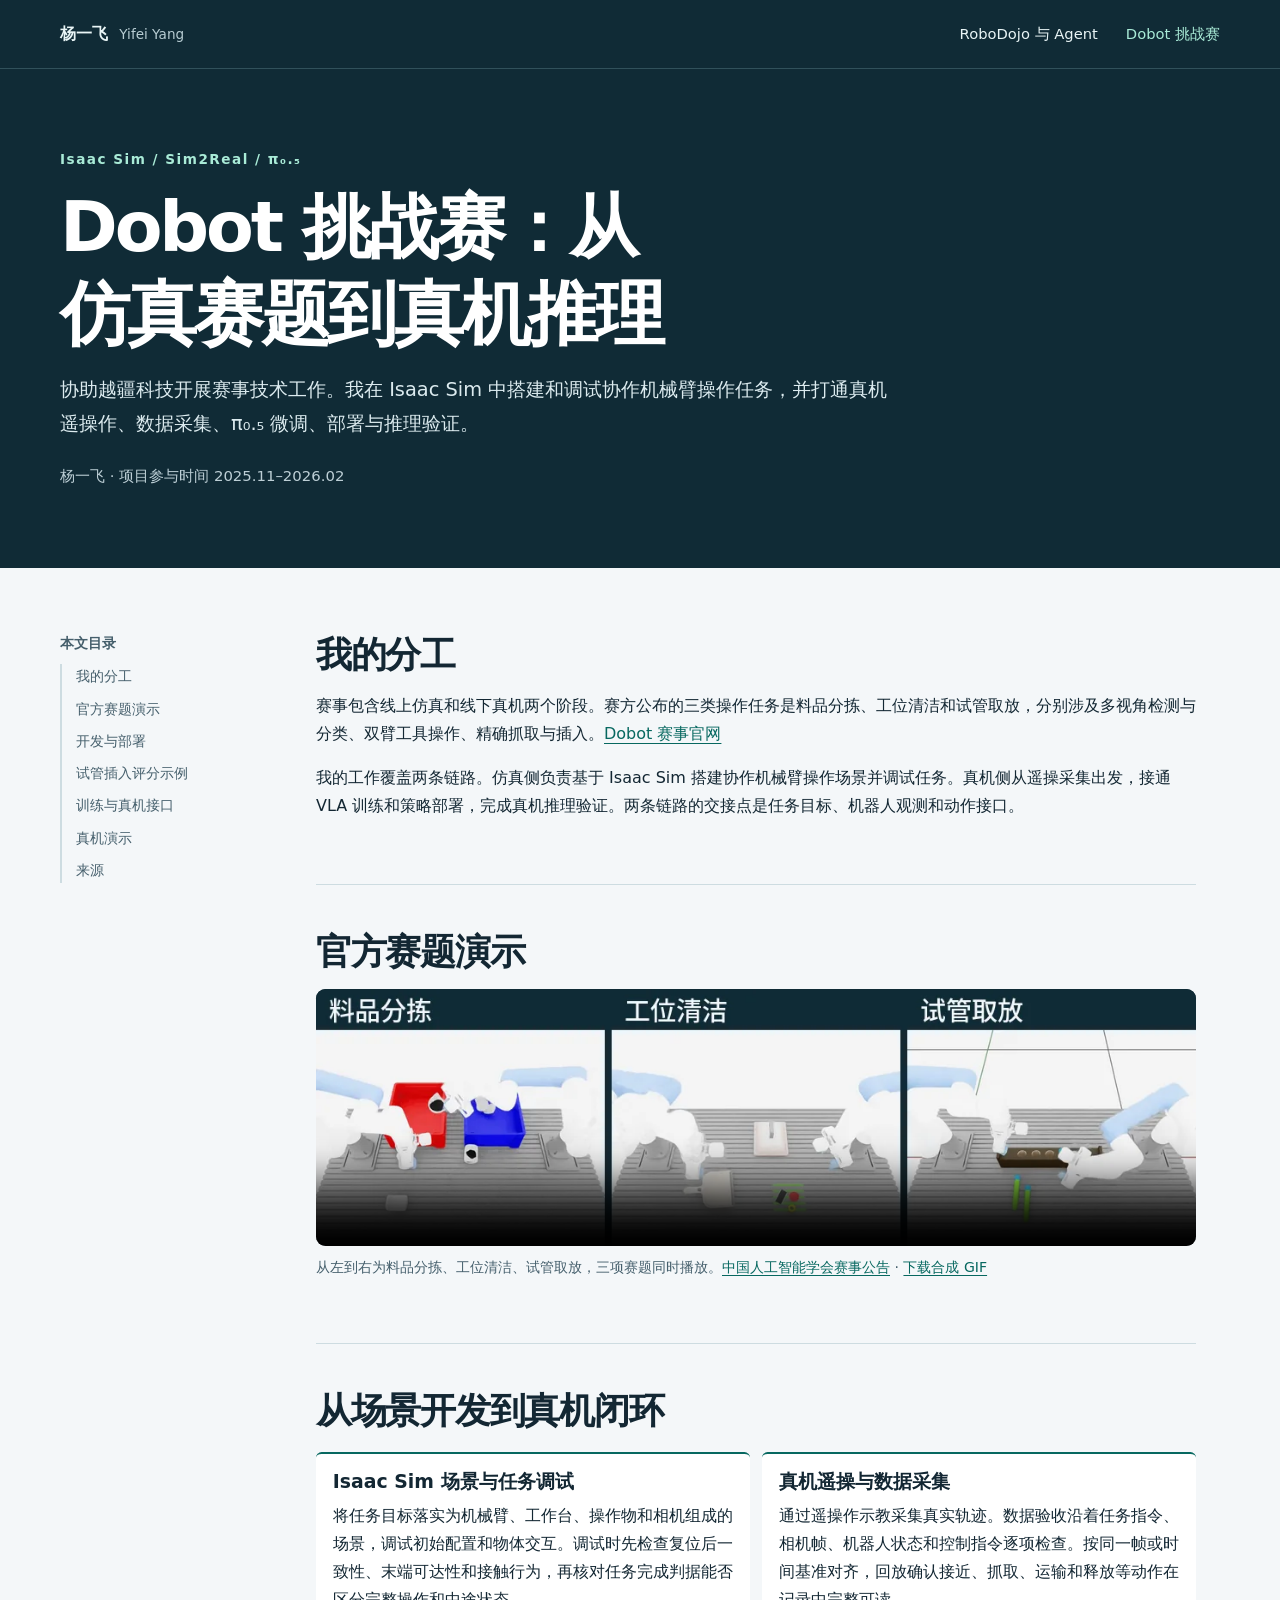
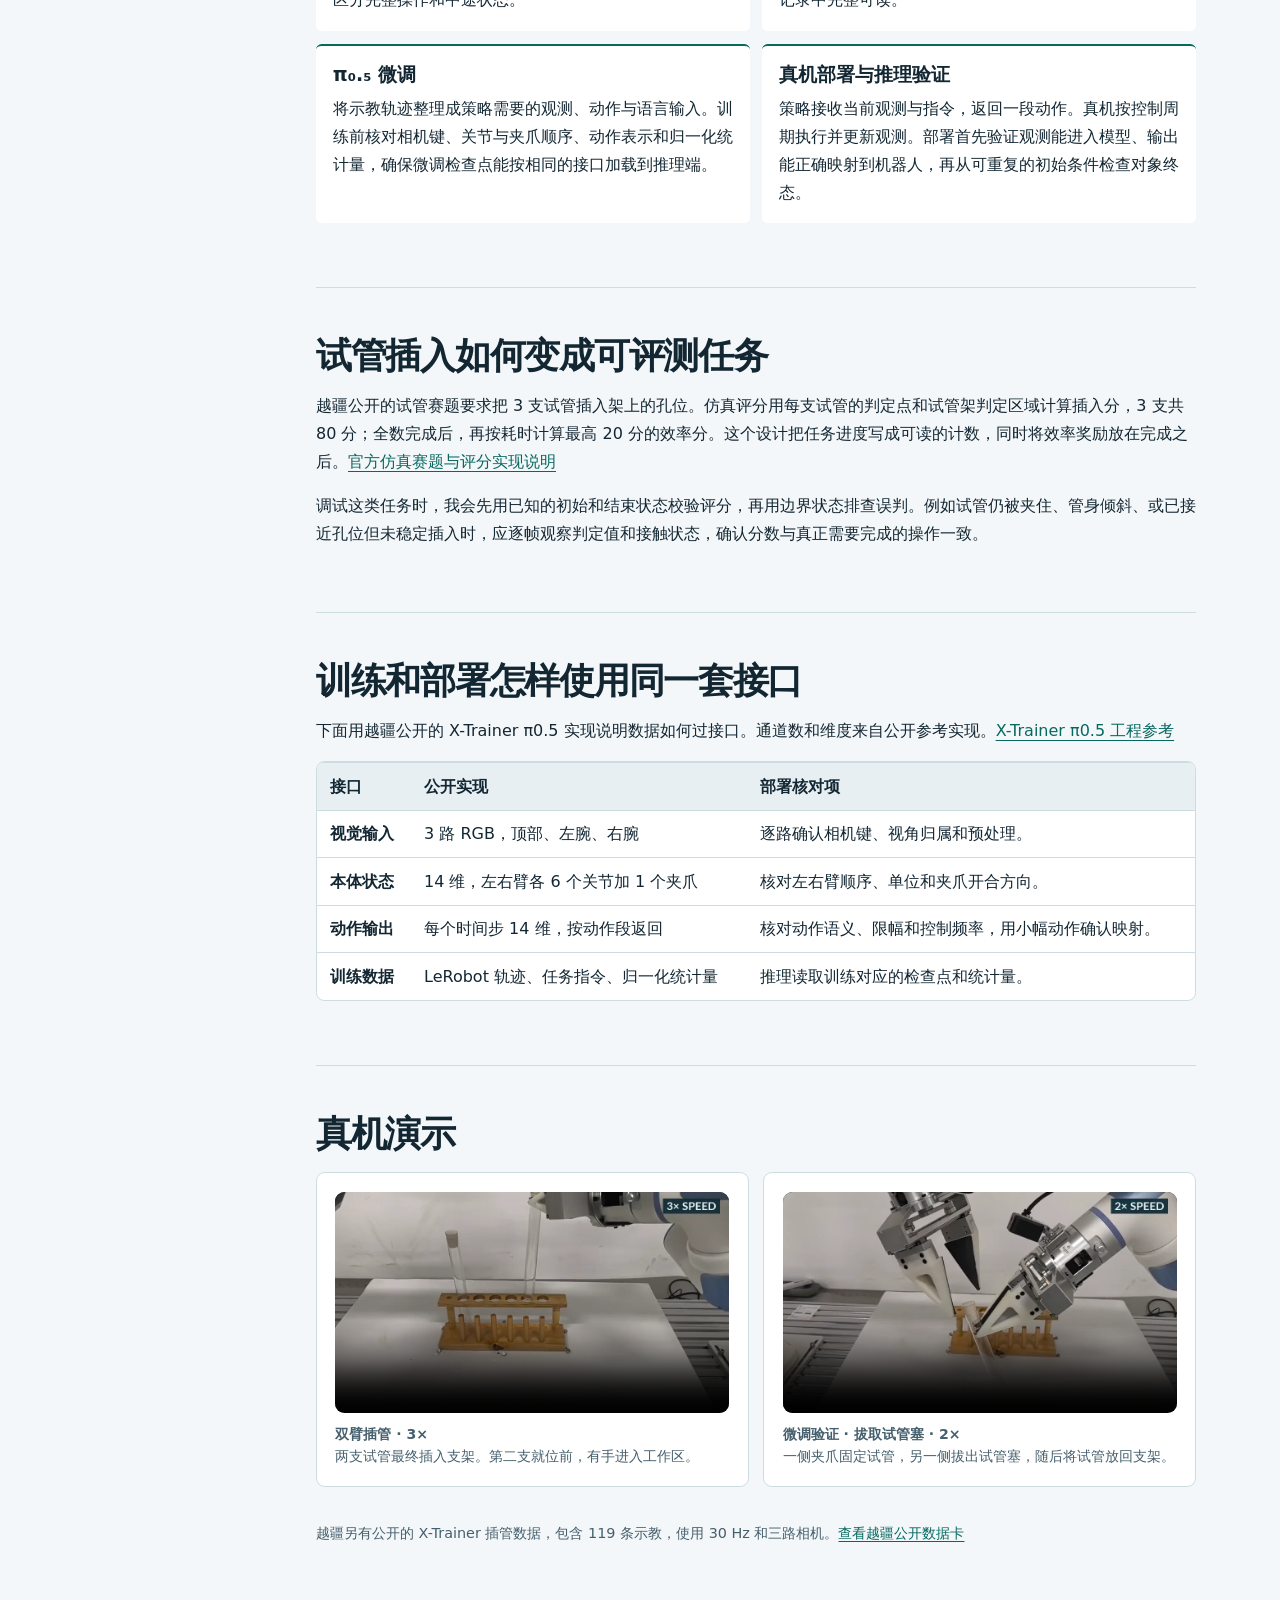
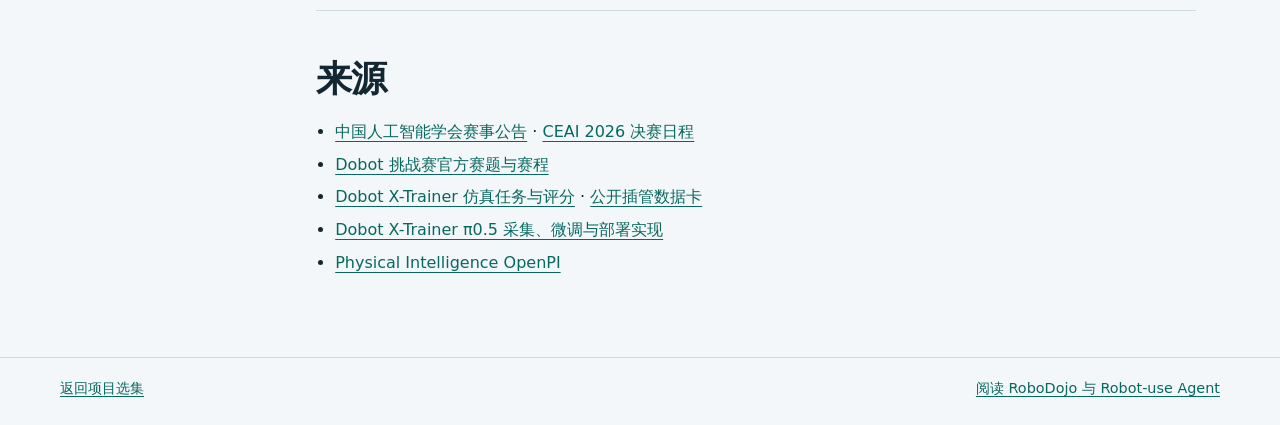
==== commit 7b35e3e7: "Play Dobot tasks side by side and remove trial troubleshooting section" ====
--- a/dobot-sim2real.html
+++ b/dobot-sim2real.html
@@ -38,7 +38,6 @@
           <a href="#pipeline">开发与部署</a>
           <a href="#simulation-case">试管插入评分示例</a>
           <a href="#interfaces">训练与真机接口</a>
-          <a href="#verification">验证与排查</a>
           <a href="#videos">真机演示</a>
           <a href="#references">来源</a>
         </nav>
@@ -54,11 +53,11 @@
         <section id="competition-demo" aria-labelledby="competition-demo-title">
           <h2 id="competition-demo-title">官方赛题演示</h2>
           <figure>
-            <video controls playsinline preload="none" width="640" height="536" poster="assets/dobot/competition-tasks.webp" aria-label="Dobot 挑战赛的料品分拣、工位清洁和试管取放演示">
-              <source src="assets/dobot/competition-tasks.mp4" type="video/mp4">
-              <a href="assets/dobot/competition-tasks.gif">查看合成 GIF</a>
+            <video controls playsinline loop preload="none" width="1024" height="300" poster="assets/dobot/competition-tasks.webp?v=side-by-side" aria-label="并排播放 Dobot 挑战赛的料品分拣、工位清洁和试管取放">
+              <source src="assets/dobot/competition-tasks.mp4?v=side-by-side" type="video/mp4">
+              <a href="assets/dobot/competition-tasks.gif?v=side-by-side">查看合成 GIF</a>
             </video>
-            <figcaption>料品分拣、工位清洁与试管取放。<a href="https://www.caai.cn/site/content/5476.html">中国人工智能学会赛事公告</a> · <a href="assets/dobot/competition-tasks.gif" download>下载合成 GIF</a></figcaption>
+            <figcaption>从左到右为料品分拣、工位清洁、试管取放，三项赛题同时播放。<a href="https://www.caai.cn/site/content/5476.html">中国人工智能学会赛事公告</a> · <a href="assets/dobot/competition-tasks.gif?v=side-by-side" download>下载合成 GIF</a></figcaption>
           </figure>
         </section>
 
@@ -108,17 +107,6 @@
           </div>
         </section>
 
-        <section id="verification" aria-labelledby="verification-title">
-          <h2 id="verification-title">真机试跑时怎样定位问题</h2>
-          <p>先用可重复的初始布置验证链路，再观察扰动条件下的失败。接口验收看策略能否收到三类输入（图像、本体状态、指令）、返回可执行动作，夹爪能否正确开合。任务验收看抓取、运输与放置后物体是否达到目标终态，并记录每轮失败阶段。</p>
-          <ul>
-            <li><strong>第一步就跑偏</strong>。先用单关节小幅动作检查左右臂、关节方向、单位与夹爪约定。</li>
-            <li><strong>手臂遮挡后抓偏</strong>。回放对应腕部与全局画面，检查视角映射、遮挡、帧对齐和相似布置下的示教覆盖。</li>
-            <li><strong>末端接近目标后卡住</strong>。同步观察动作段与物体终态，分别检查动作更新时序、实物几何和接触约束。</li>
-          </ul>
-          <p class="callout"><strong>验证范围</strong>　已跑通从真机采集到策略上机推理的链路。下方提供两段真机运行片段，逐轮成功率和对照结果待整理。</p>
-        </section>
-
         <section id="videos" aria-labelledby="videos-title">
           <h2 id="videos-title">真机演示</h2>
           <div class="media-grid">
